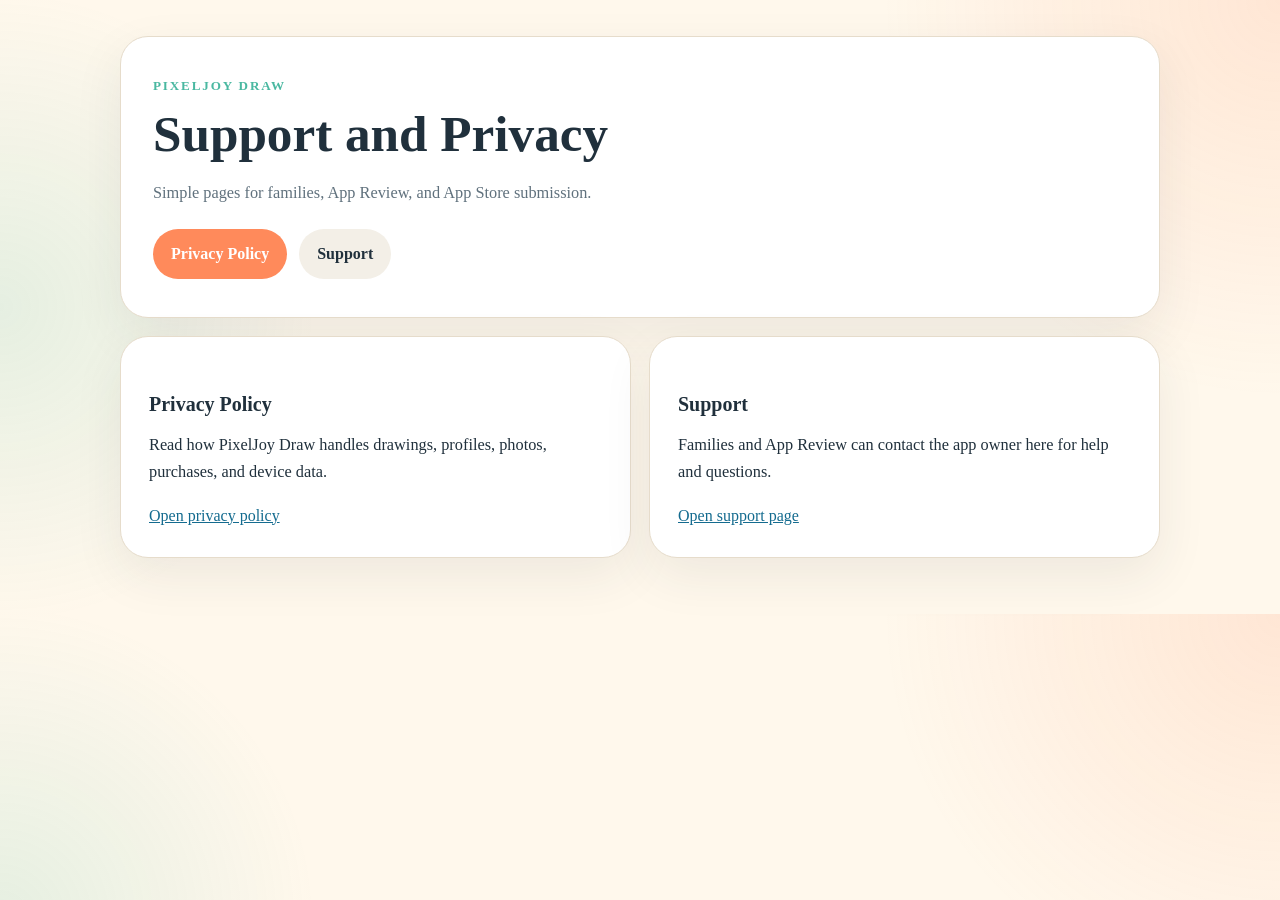
==== index.html @ b914cb3d "Add files via upload" ====
<!doctype html>
<html lang="en">
<head>
  <meta charset="utf-8">
  <meta name="viewport" content="width=device-width, initial-scale=1">
  <title>PixelJoy Draw</title>
  <meta name="description" content="Support and privacy information for PixelJoy Draw.">
  <link rel="stylesheet" href="styles.css">
</head>
<body>
  <main class="page">
    <section class="hero card">
      <p class="eyebrow">PixelJoy Draw</p>
      <h1>Support and Privacy</h1>
      <p class="lead">Simple pages for families, App Review, and App Store submission.</p>
      <div class="actions">
        <a class="button" href="privacy.html">Privacy Policy</a>
        <a class="button button-secondary" href="support.html">Support</a>
      </div>
    </section>

    <section class="grid">
      <article class="card">
        <h2>Privacy Policy</h2>
        <p>Read how PixelJoy Draw handles drawings, profiles, photos, purchases, and device data.</p>
        <a class="text-link" href="privacy.html">Open privacy policy</a>
      </article>

      <article class="card">
        <h2>Support</h2>
        <p>Families and App Review can contact the app owner here for help and questions.</p>
        <a class="text-link" href="support.html">Open support page</a>
      </article>
    </section>
  </main>
</body>
</html>
---- styles.css ----
:root {
  --bg: #fff8ec;
  --card: #ffffff;
  --ink: #20303c;
  --muted: #60717d;
  --line: #e6dccb;
  --accent: #ff8a5b;
  --accent-2: #4ab8a1;
  --shadow: 0 18px 50px rgba(32, 48, 60, 0.08);
}

* {
  box-sizing: border-box;
}

body {
  margin: 0;
  font-family: Georgia, "Times New Roman", serif;
  color: var(--ink);
  background:
    radial-gradient(circle at top right, rgba(255, 138, 91, 0.16), transparent 28%),
    radial-gradient(circle at left center, rgba(74, 184, 161, 0.14), transparent 24%),
    var(--bg);
  line-height: 1.65;
}

.page {
  width: min(1040px, calc(100% - 32px));
  margin: 0 auto;
  padding: 36px 0 56px;
}

.page.narrow {
  width: min(820px, calc(100% - 32px));
}

.card {
  background: var(--card);
  border: 1px solid var(--line);
  border-radius: 28px;
  box-shadow: var(--shadow);
  padding: 28px;
}

.hero {
  padding: 38px 32px;
}

.grid {
  display: grid;
  grid-template-columns: repeat(auto-fit, minmax(260px, 1fr));
  gap: 18px;
  margin-top: 18px;
}

.eyebrow {
  margin: 0 0 8px;
  font-size: 0.82rem;
  font-weight: 700;
  letter-spacing: 0.14em;
  text-transform: uppercase;
  color: var(--accent-2);
}

h1, h2 {
  line-height: 1.15;
}

h1 {
  margin: 0 0 12px;
  font-size: clamp(2.3rem, 4vw, 4.2rem);
}

h2 {
  margin: 28px 0 8px;
  font-size: 1.25rem;
}

.lead,
.meta,
p,
li {
  font-size: 1.02rem;
}

.lead,
.meta {
  color: var(--muted);
}

.actions {
  display: flex;
  flex-wrap: wrap;
  gap: 12px;
  margin-top: 22px;
}

.button,
.button-secondary {
  display: inline-block;
  padding: 12px 18px;
  border-radius: 999px;
  text-decoration: none;
  font-weight: 700;
}

.button {
  color: white;
  background: var(--accent);
}

.button-secondary {
  color: var(--ink);
  background: #f3efe7;
}

.text-link,
.back-link,
a {
  color: #146b8f;
}

.back-link {
  display: inline-block;
  margin: 0 0 14px;
  text-decoration: none;
  font-weight: 700;
}

.legal h2:first-of-type {
  margin-top: 18px;
}

ul {
  padding-left: 20px;
}

@media (max-width: 640px) {
  .page,
  .page.narrow {
    width: min(100% - 20px, 100%);
    padding-top: 20px;
    padding-bottom: 30px;
  }

  .card,
  .hero {
    border-radius: 22px;
    padding: 22px 18px;
  }
}
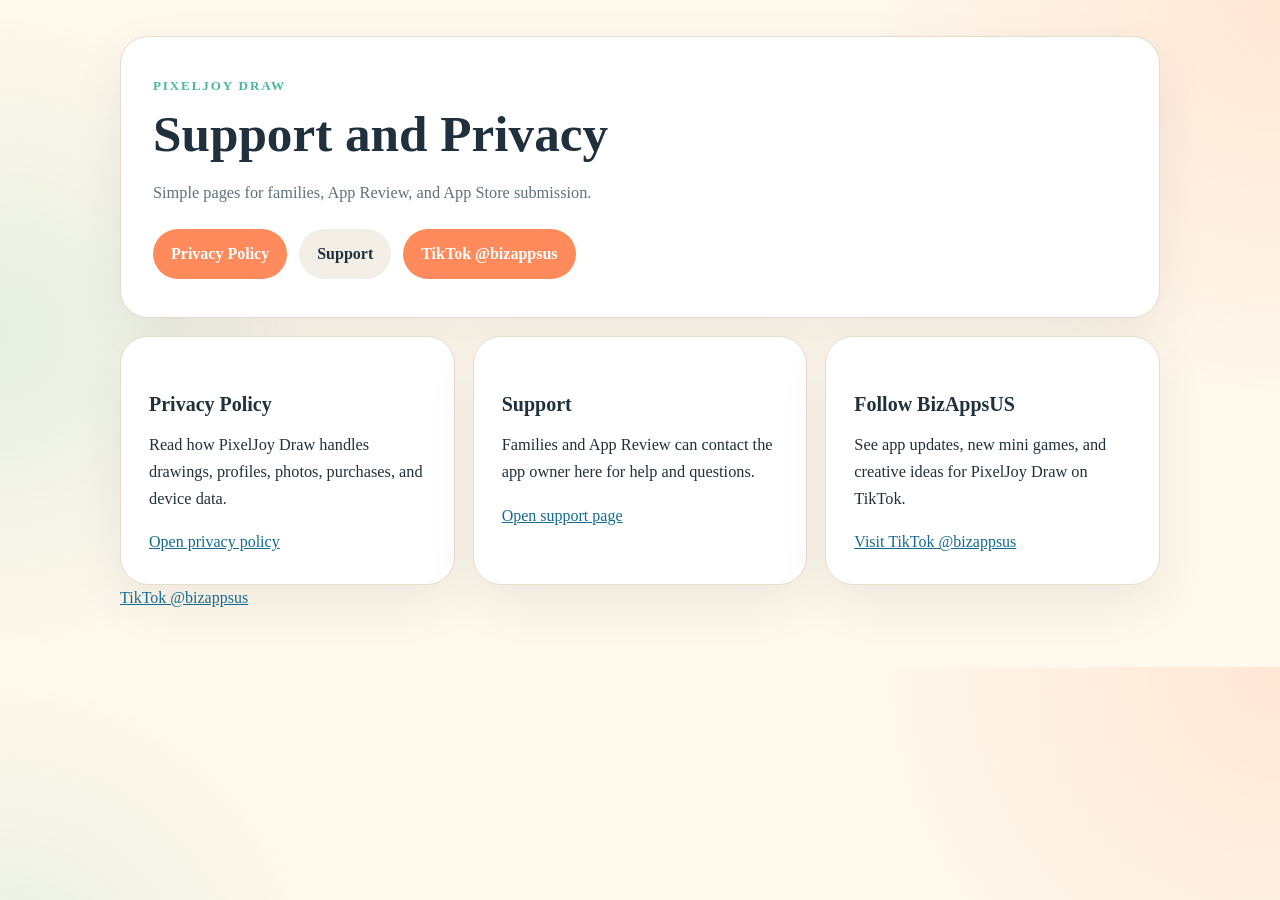
==== commit a2ffba9a: "Add TikTok links to index.html Added TikTok links to the main content and footer." ====
--- a/index.html
+++ b/index.html
@@ -16,6 +16,7 @@
       <div class="actions">
         <a class="button" href="privacy.html">Privacy Policy</a>
         <a class="button button-secondary" href="support.html">Support</a>
+        <a class="button button-tiktok" href="https://www.tiktok.com/@bizappsus?lang=en" target="_blank" rel="noopener noreferrer">TikTok @bizappsus</a>
       </div>
     </section>
 
@@ -31,7 +32,17 @@
         <p>Families and App Review can contact the app owner here for help and questions.</p>
         <a class="text-link" href="support.html">Open support page</a>
       </article>
+
+      <article class="card social-card">
+        <h2>Follow BizAppsUS</h2>
+        <p>See app updates, new mini games, and creative ideas for PixelJoy Draw on TikTok.</p>
+        <a class="text-link" href="https://www.tiktok.com/@bizappsus?lang=en" target="_blank" rel="noopener noreferrer">Visit TikTok @bizappsus</a>
+      </article>
     </section>
+
+    <footer class="site-footer">
+      <a href="https://www.tiktok.com/@bizappsus?lang=en" target="_blank" rel="noopener noreferrer">TikTok @bizappsus</a>
+    </footer>
   </main>
 </body>
 </html>
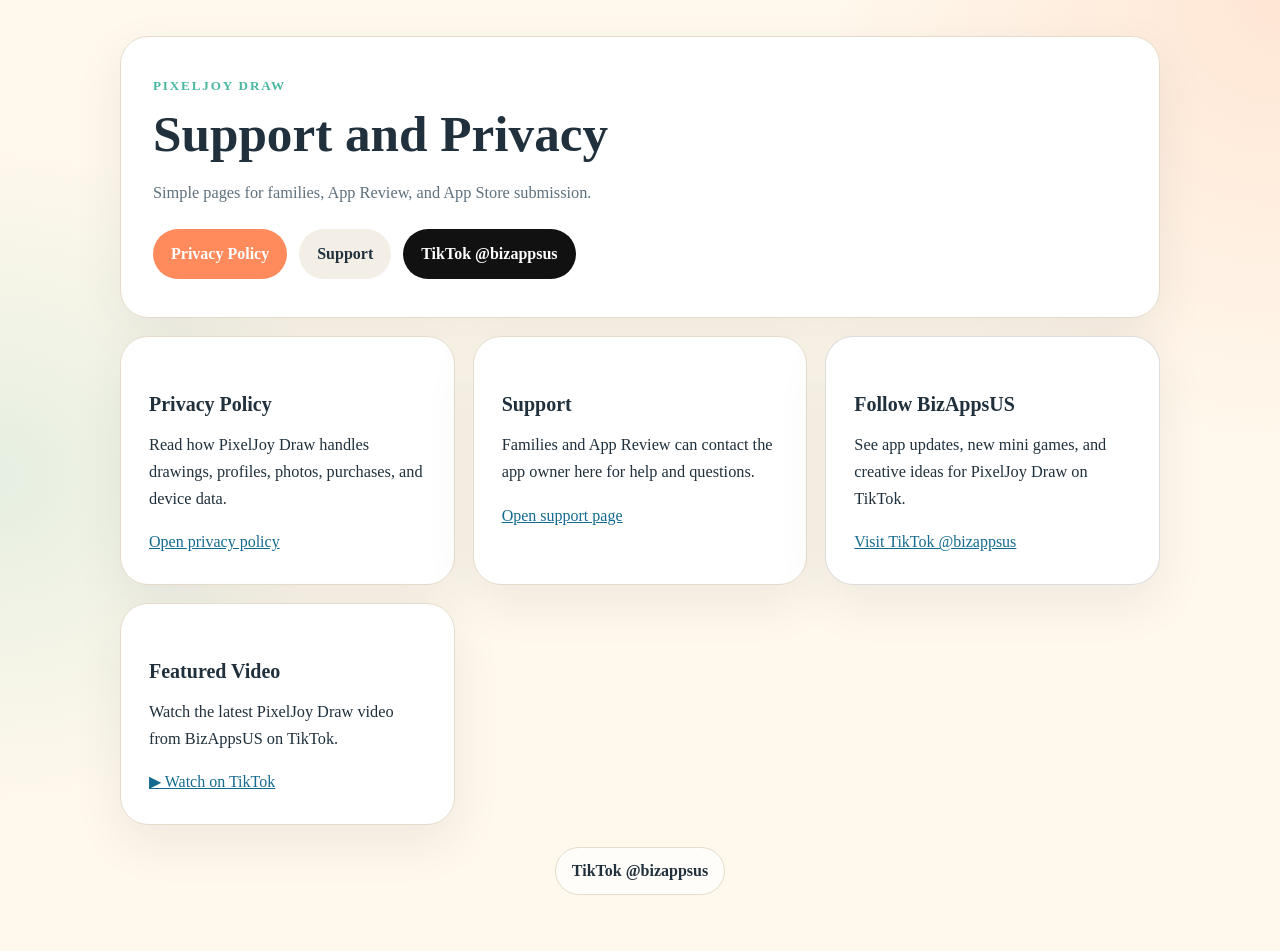
==== commit da366560: "Add featured video section to index.html Added a featured video section with a link to the latest Pi" ====
--- a/index.html
+++ b/index.html
@@ -1,3 +1,4 @@
+
 <!doctype html>
 <html lang="en">
 <head>
@@ -38,6 +39,15 @@
         <p>See app updates, new mini games, and creative ideas for PixelJoy Draw on TikTok.</p>
         <a class="text-link" href="https://www.tiktok.com/@bizappsus?lang=en" target="_blank" rel="noopener noreferrer">Visit TikTok @bizappsus</a>
       </article>
+
+      <article class="card video-card">
+        <h2>Featured Video</h2>
+        <p>Watch the latest PixelJoy Draw video from BizAppsUS on TikTok.</p>
+        <a class="video-link" href="https://www.tiktok.com/@bizappsus/video/7674661492511280397" target="_blank" rel="noopener noreferrer">
+          <span class="play-mark">▶</span>
+          Watch on TikTok
+        </a>
+      </article>
     </section>
 
     <footer class="site-footer">
--- a/styles.css
+++ b/styles.css
@@ -114,6 +114,11 @@
   background: #f3efe7;
 }
 
+.button-tiktok {
+  color: white;
+  background: #111111;
+}
+
 .text-link,
 .back-link,
 a {
@@ -129,6 +134,26 @@
 
 .legal h2:first-of-type {
   margin-top: 18px;
+}
+
+.social-card {
+  border-color: rgba(17, 17, 17, 0.14);
+}
+
+.site-footer {
+  margin-top: 22px;
+  text-align: center;
+  font-weight: 700;
+}
+
+.site-footer a {
+  display: inline-block;
+  padding: 10px 16px;
+  border-radius: 999px;
+  color: var(--ink);
+  background: rgba(255, 255, 255, 0.74);
+  text-decoration: none;
+  border: 1px solid var(--line);
 }
 
 ul {
